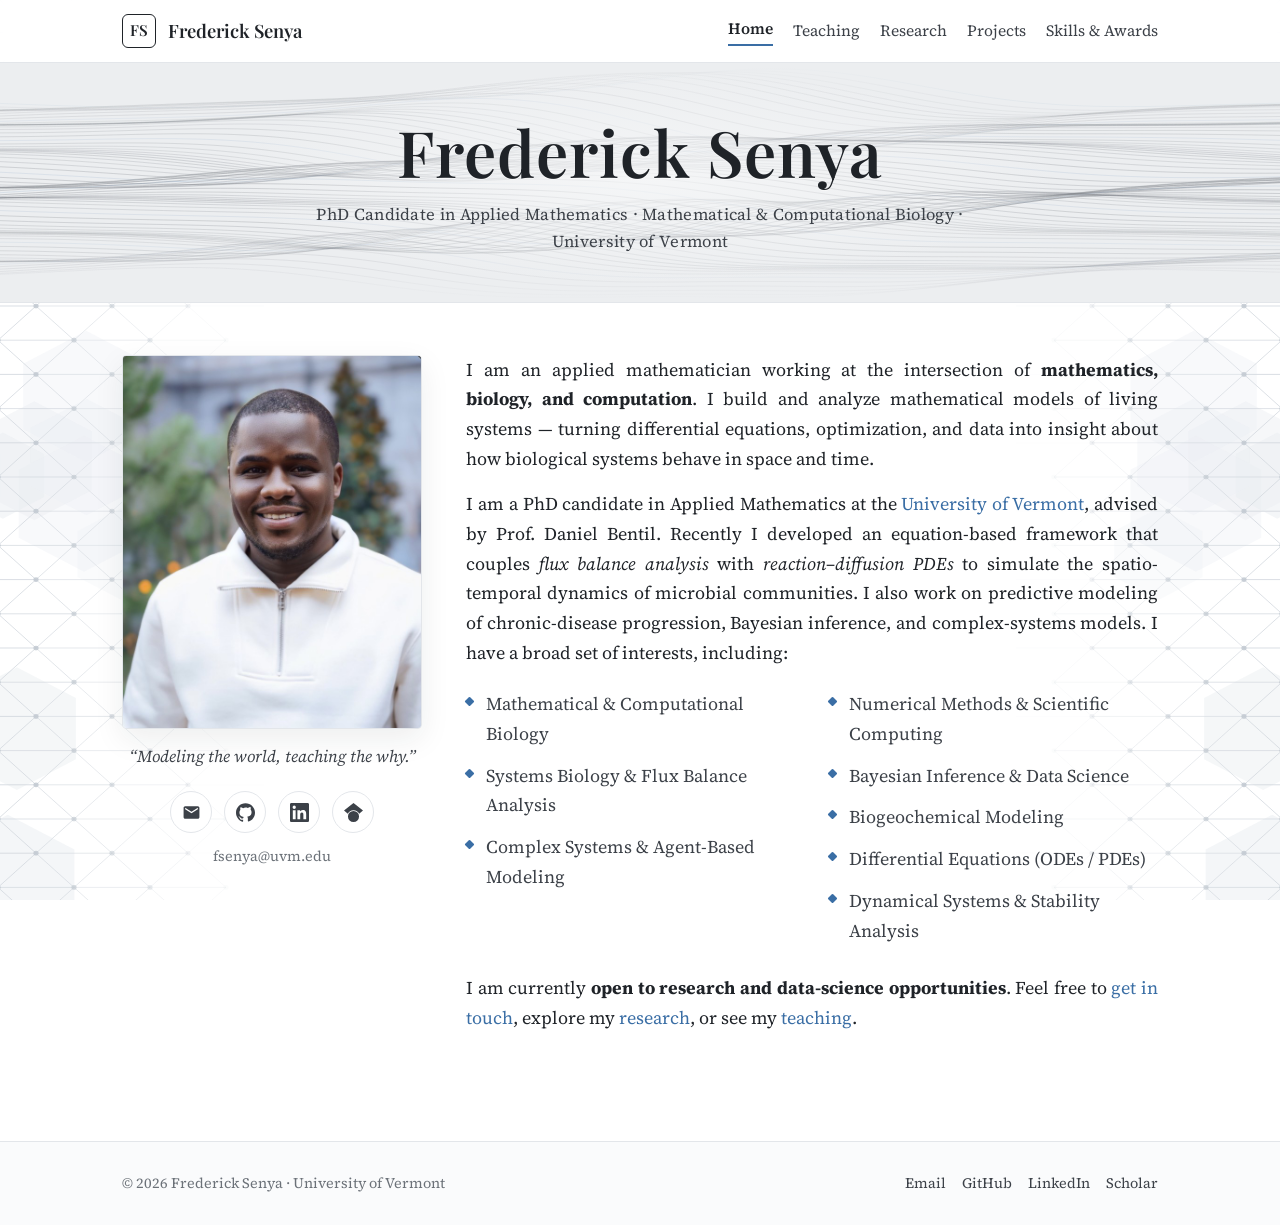
==== index.html @ ec267d4f "Add direct paper links (DOI, retina PDF, SIAM PDF); remove Publications page from site + nav" ====
<!DOCTYPE html>
<html lang="en">
<head>
<meta charset="utf-8">
<meta name="viewport" content="width=device-width, initial-scale=1">
<title>Home · Frederick Senya</title>
<meta name="description" content="Frederick Senya — PhD candidate in Applied Mathematics at the University of Vermont, working in mathematical and computational biology, systems biology, and scientific computing.">
<link rel="preconnect" href="https://fonts.googleapis.com">
<link rel="preconnect" href="https://fonts.gstatic.com" crossorigin>
<link href="https://fonts.googleapis.com/css2?family=Playfair+Display:wght@500;600;700&family=Source+Serif+4:ital,wght@0,400;0,500;0,600;1,400&display=swap" rel="stylesheet">
<link rel="stylesheet" href="assets/style.css?v=19">
</head>
<body>
<div class="bg-deco" aria-hidden="true"></div>
<header class="site-header">
  <nav class="nav">
    <a class="brand" href="index.html"><span class="mono">FS</span> Frederick Senya</a>
    <div class="nav-links"><a href="index.html" class="active">Home</a><a href="teaching.html">Teaching</a><a href="research.html">Research</a><a href="projects.html">Projects</a><a href="skills.html">Skills &amp; Awards</a></div>
  </nav>
</header>
<section class="banner">
  <canvas class="wave" id="waveCanvas" aria-hidden="true"></canvas>
  <div class="banner-inner">
    <h1 class="display">Frederick Senya</h1>
    <p class="subtitle">PhD Candidate in Applied Mathematics · Mathematical &amp; Computational Biology · University of Vermont</p>
  </div>
</section>
<main class="wrap">
  <div class="intro">
    <div class="left-col">
      <div class="photo"><img src="assets/portrait.jpg" alt="Frederick Senya"></div>
      <p class="tagline">&ldquo;Modeling the world, teaching the why.&rdquo;</p>
      <div class="contact-card">
        <div class="socials">
          <a href="mailto:fsenya@uvm.edu" class="social" aria-label="Email" title="fsenya@uvm.edu"><svg viewBox="0 0 24 24" aria-hidden="true"><path d="M20 4H4c-1.1 0-1.99.9-1.99 2L2 18c0 1.1.9 2 2 2h16c1.1 0 2-.9 2-2V6c0-1.1-.9-2-2-2zm0 4l-8 5-8-5V6l8 5 8-5v2z"/></svg></a>
          <a href="https://github.com/senyafred" class="social" target="_blank" rel="noopener" aria-label="GitHub" title="GitHub"><svg viewBox="0 0 24 24" aria-hidden="true"><path d="M12 .297c-6.63 0-12 5.373-12 12 0 5.303 3.438 9.8 8.205 11.385.6.113.82-.258.82-.577 0-.285-.01-1.04-.015-2.04-3.338.724-4.042-1.61-4.042-1.61C4.422 18.07 3.633 17.7 3.633 17.7c-1.087-.744.084-.729.084-.729 1.205.084 1.838 1.236 1.838 1.236 1.07 1.835 2.809 1.305 3.495.998.108-.776.417-1.305.76-1.605-2.665-.305-5.467-1.334-5.467-5.931 0-1.311.469-2.381 1.236-3.221-.124-.303-.535-1.524.117-3.176 0 0 1.008-.322 3.301 1.23A11.5 11.5 0 0 1 12 5.803c1.02.005 2.047.138 3.006.404 2.291-1.552 3.297-1.23 3.297-1.23.653 1.653.242 2.874.118 3.176.77.84 1.235 1.911 1.235 3.221 0 4.609-2.807 5.624-5.479 5.921.43.372.823 1.102.823 2.222 0 1.606-.014 2.898-.014 3.293 0 .322.216.694.825.576C20.565 22.092 24 17.592 24 12.297c0-6.627-5.373-12-12-12"/></svg></a>
          <a href="https://www.linkedin.com/in/frederick-senya/" class="social" target="_blank" rel="noopener" aria-label="LinkedIn" title="LinkedIn"><svg viewBox="0 0 24 24" aria-hidden="true"><path d="M20.447 20.452h-3.554v-5.569c0-1.328-.027-3.037-1.852-3.037-1.853 0-2.136 1.445-2.136 2.939v5.667H9.351V9h3.414v1.561h.046c.477-.9 1.637-1.85 3.37-1.85 3.601 0 4.267 2.37 4.267 5.455v6.286zM5.337 7.433a2.062 2.062 0 0 1-2.063-2.065 2.064 2.064 0 1 1 2.063 2.065zm1.782 13.019H3.555V9h3.564v11.452zM22.225 0H1.771C.792 0 0 .774 0 1.729v20.542C0 23.227.792 24 1.771 24h20.451C23.2 24 24 23.227 24 22.271V1.729C24 .774 23.2 0 22.225 0z"/></svg></a>
          <a href="https://scholar.google.com/citations?user=5L22TGAAAAAJ&hl=en" class="social" target="_blank" rel="noopener" aria-label="Google Scholar" title="Google Scholar"><svg viewBox="0 0 24 24" aria-hidden="true"><path d="M12 24a7 7 0 1 1 0-14 7 7 0 0 1 0 14zm0-24L0 9.5l4.838 3.94A8 8 0 0 1 12 9a8 8 0 0 1 7.162 4.44L24 9.5z"/></svg></a>
        </div>
        <a class="c-email" href="mailto:fsenya@uvm.edu">fsenya@uvm.edu</a>
      </div>
    </div>
    <div class="bio">
      <p>I am an applied mathematician working at the intersection of <strong>mathematics, biology, and computation</strong>. I build and analyze mathematical models of living systems &mdash; turning differential equations, optimization, and data into insight about how biological systems behave in space and time.</p>
      <p>I am a PhD candidate in Applied Mathematics at the <a href="https://www.uvm.edu/cems/mathstat">University of Vermont</a>, advised by Prof. Daniel Bentil. Recently I developed an equation-based framework that couples <em>flux balance analysis</em> with <em>reaction&ndash;diffusion PDEs</em> to simulate the spatio-temporal dynamics of microbial communities. I also work on predictive modeling of chronic-disease progression, Bayesian inference, and complex-systems models. I have a broad set of interests, including:</p>
      <ul class="interests">
        <li>Mathematical &amp; Computational Biology</li>
        <li>Systems Biology &amp; Flux Balance Analysis</li>
        <li>Complex Systems &amp; Agent-Based Modeling</li>
        <li>Numerical Methods &amp; Scientific Computing</li>
        <li>Bayesian Inference &amp; Data Science</li>
        <li>Biogeochemical Modeling</li>
        <li>Differential Equations (ODEs / PDEs)</li>
        <li>Dynamical Systems &amp; Stability Analysis</li>
      </ul>
      <p style="margin-top:22px">I am currently <strong>open to research and data-science opportunities</strong>. Feel free to <a href="mailto:fsenya@uvm.edu">get in touch</a>, explore my <a href="research.html">research</a>, or see my <a href="teaching.html">teaching</a>.</p>
    </div>
  </div>
</main>
<footer class="site-footer">
  <div class="footer-inner">
    <div>&copy; 2026 Frederick Senya · University of Vermont</div>
    <div class="social">
      <a href="mailto:fsenya@uvm.edu">Email</a>
      <a href="https://github.com/senyafred">GitHub</a>
      <a href="https://www.linkedin.com/in/frederick-senya/">LinkedIn</a>
      <a href="https://scholar.google.com/citations?user=5L22TGAAAAAJ&hl=en" target="_blank" rel="noopener">Scholar</a>
    </div>
  </div>
</footer>
<script src="assets/wave.js?v=19"></script>
</body></html>
---- assets/style.css ----
/* Frederick Senya — personal site : classy academic style */
:root{
  --ink:#1f2328; --ink-soft:#3c4148; --muted:#6b7178;
  --line:#e3e6ea; --bg:#ffffff; --band:#eceef0;
  --accent:#3a6ea5; --accent-dark:#2b5680; --maxw:1080px;
}
*{box-sizing:border-box;}
html{scroll-behavior:smooth;background:var(--bg);}
body{margin:0;color:var(--ink);background:transparent;
  font-family:"Source Serif 4","Georgia",serif;font-size:18px;line-height:1.65;
  -webkit-font-smoothing:antialiased;text-rendering:optimizeLegibility;}
h1,h2,h3,h4,.display{font-family:"Playfair Display","Georgia",serif;color:var(--ink);font-weight:600;line-height:1.15;}
a{color:var(--accent);text-decoration:none;}
a:hover{color:var(--accent-dark);text-decoration:underline;}
img{max-width:100%;display:block;}

.site-header{border-bottom:1px solid var(--line);position:sticky;top:0;z-index:40;
  background:rgba(255,255,255,0.92);backdrop-filter:saturate(180%) blur(6px);}
.nav{max-width:var(--maxw);margin:0 auto;padding:14px 22px;display:flex;align-items:center;gap:18px;}
.brand{display:flex;align-items:center;gap:12px;font-family:"Playfair Display",serif;font-weight:600;font-size:1.15rem;color:var(--ink);white-space:nowrap;}
.brand .mono{width:34px;height:34px;border:1.5px solid var(--ink);border-radius:6px;display:grid;place-items:center;font-family:"Playfair Display",serif;font-size:.95rem;letter-spacing:.5px;color:var(--ink);}
.nav-links{margin-left:auto;display:flex;flex-wrap:wrap;gap:20px;align-items:center;font-family:"Source Serif 4",serif;font-size:.98rem;}
.nav-links a{color:var(--ink-soft);}
.nav-links a:hover{color:var(--accent);text-decoration:none;}
.nav-links a.active{color:var(--ink);font-weight:600;border-bottom:2px solid var(--accent);padding-bottom:2px;}

.banner{position:relative;background:var(--band);overflow:hidden;border-bottom:1px solid var(--line);}
.banner::after{content:"";position:absolute;inset:0;pointer-events:none;z-index:1;background:radial-gradient(46% 62% at 50% 48%, rgba(246,247,248,.85), rgba(236,238,240,0) 72%), linear-gradient(180deg,#eceef0 0%, rgba(236,238,240,0) 15%, rgba(236,238,240,0) 85%, #eceef0 100%);}
.banner .wave{position:absolute;inset:0;width:100%;height:100%;display:block;z-index:0;}
.banner .banner-inner{position:relative;z-index:2;max-width:var(--maxw);margin:0 auto;padding:52px 22px 46px;text-align:center;}
.banner h1.display{font-size:clamp(2.4rem,5.4vw,4rem);margin:0;letter-spacing:1px;text-shadow:0 1px 0 rgba(255,255,255,.6);}
.banner .subtitle{margin:12px auto 0;color:var(--ink-soft);font-size:1.04rem;letter-spacing:.3px;max-width:680px;font-family:"Source Serif 4",serif;}

.wrap{max-width:var(--maxw);margin:0 auto;padding:52px 22px;}
.section-title{font-size:1.9rem;margin:0 0 6px;}
.section-kicker{color:var(--accent);font-family:"Source Serif 4",serif;font-weight:600;text-transform:uppercase;letter-spacing:1.5px;font-size:.78rem;margin:0 0 10px;}
.lead{font-size:1.12rem;color:var(--ink-soft);}
hr.rule{border:0;border-top:1px solid var(--line);margin:40px 0;}

.intro{display:grid;grid-template-columns:300px 1fr;gap:44px;align-items:start;position:relative;}
.intro .photo{border:1px solid var(--line);border-radius:4px;overflow:hidden;box-shadow:0 10px 30px rgba(31,35,40,.08);}
.intro .bio p{margin:0 0 16px;text-align:justify;}
.intro .hexbg{position:absolute;right:-40px;top:-10px;width:420px;max-width:45%;opacity:.55;z-index:-1;pointer-events:none;}
.interests{list-style:none;padding:0;margin:8px 0 0;columns:2;column-gap:34px;}
.interests li{padding:6px 0 6px 20px;position:relative;break-inside:avoid;color:var(--ink-soft);}
.interests li::before{content:"";position:absolute;left:0;top:15px;width:7px;height:7px;background:var(--accent);border-radius:1px;transform:rotate(45deg);}

.cards{display:grid;grid-template-columns:1fr 1fr;gap:22px;}
.card{border:1px solid var(--line);border-radius:8px;padding:22px 24px;background:#fff;transition:box-shadow .18s ease,transform .18s ease;}
.card:hover{box-shadow:0 12px 30px rgba(31,35,40,.09);transform:translateY(-2px);}
.card h3{margin:0 0 8px;font-size:1.2rem;}
.card p{margin:0 0 12px;color:var(--ink-soft);font-size:.98rem;}
.card .tags{display:flex;flex-wrap:wrap;gap:8px;margin-top:4px;}
.tag{font-family:"Source Serif 4",serif;font-size:.76rem;color:var(--accent-dark);background:rgba(58,110,165,.08);border:1px solid rgba(58,110,165,.18);padding:3px 9px;border-radius:20px;}

.pub{border-left:3px solid var(--accent);padding:4px 0 4px 18px;margin:0 0 26px;}
.pub .venue{color:var(--accent-dark);font-family:"Source Serif 4",serif;font-size:.76rem;text-transform:uppercase;letter-spacing:1px;}
.pub h3{margin:4px 0 6px;font-size:1.18rem;}
.pub .authors{color:var(--muted);font-size:.98rem;margin:0 0 6px;}
.pub .abs{color:var(--ink-soft);font-size:.98rem;margin:6px 0 0;}
.note{color:var(--muted);font-size:.85rem;font-style:italic;}

.timeline{position:relative;margin:0;padding:0 0 0 24px;list-style:none;border-left:2px solid var(--line);}
.timeline li{position:relative;margin:0 0 30px;}
.timeline li::before{content:"";position:absolute;left:-31px;top:6px;width:11px;height:11px;background:#fff;border:2px solid var(--accent);border-radius:50%;}
.timeline .when{color:var(--muted);font-size:.85rem;font-family:"Source Serif 4",serif;text-transform:uppercase;letter-spacing:1px;}
.timeline h3{margin:2px 0 2px;font-size:1.16rem;}
.timeline .org{color:var(--ink-soft);font-size:.98rem;margin:0 0 8px;}
.timeline ul{margin:6px 0 0;padding-left:18px;color:var(--ink-soft);font-size:.96rem;}
.timeline ul li{margin:0 0 4px;}

.skillgrid{display:grid;grid-template-columns:1fr 1fr;gap:24px;}
.skillbox{border:1px solid var(--line);border-radius:8px;padding:20px 22px;}
.skillbox h3{margin:0 0 10px;font-size:1.1rem;}
.chips{display:flex;flex-wrap:wrap;gap:8px;}
.chip{font-family:"Source Serif 4",serif;font-size:.9rem;color:var(--ink-soft);background:#f4f6f8;border:1px solid var(--line);padding:5px 12px;border-radius:6px;}

.btn{display:inline-block;font-family:"Source Serif 4",serif;font-size:.95rem;border:1px solid var(--accent);color:var(--accent-dark);padding:9px 18px;border-radius:6px;transition:background .15s ease,color .15s ease;}
.btn:hover{background:var(--accent);color:#fff;text-decoration:none;}

.site-footer{border-top:1px solid var(--line);margin-top:40px;background:#fafbfc;}
.footer-inner{max-width:var(--maxw);margin:0 auto;padding:30px 22px;display:flex;flex-wrap:wrap;gap:14px;align-items:center;justify-content:space-between;color:var(--muted);font-size:.9rem;font-family:"Source Serif 4",serif;}
.footer-inner a{color:var(--ink-soft);}
.social{display:flex;gap:16px;}

@media (max-width:820px){
  .intro{grid-template-columns:1fr;gap:26px;}
  .intro .photo{max-width:280px;margin:0 auto;}
  .interests{columns:1;}
  .cards,.skillgrid{grid-template-columns:1fr;}
  .nav-links{gap:12px;font-size:.9rem;}
  .intro .hexbg{display:none;}
}

/* ---- scroll-driven header darkening + banner fade ---- */
.site-header{transition:background-color .38s ease, border-color .38s ease, box-shadow .38s ease;}
.site-header .brand,.site-header .brand .mono,.site-header .nav-links a{transition:color .38s ease, border-color .38s ease;}
.site-header::before{content:"";position:absolute;inset:0;background:rgba(18,20,23,0.97);opacity:var(--dark,0);pointer-events:none;z-index:0;}
.site-header .nav{position:relative;z-index:1;}
.site-header.scrolled{border-bottom-color:rgba(255,255,255,0.08);}
.site-header.scrolled .brand{color:#fff;}
.site-header.scrolled .brand .mono{border-color:rgba(255,255,255,0.78);color:#fff;}
.site-header.scrolled .nav-links a{color:#cfd3d8;}
.site-header.scrolled .nav-links a:hover{color:#fff;}
.site-header.scrolled .nav-links a.active{color:#fff;border-bottom-color:var(--accent);}
.banner .banner-inner{will-change:opacity, transform;}

/* ---- decorative side background (metabolic-network motif) ---- */
.bg-deco{position:fixed;inset:0;z-index:-1;pointer-events:none;
  background-image:url("side.svg?v=9"),url("side-right.svg?v=9");
  background-position:left top,right top;
  background-size:300px 100%,300px 100%;
  background-repeat:no-repeat,no-repeat;}
@media (max-width:1200px){.bg-deco{display:none;}}

/* ---- home: tagline + contact under photo ---- */
.intro .left-col{display:flex;flex-direction:column;}
.tagline{font-family:"Source Serif 4",serif;font-style:italic;text-align:center;color:var(--ink-soft);font-size:1.04rem;line-height:1.45;margin:16px 6px 0;}
.contact-card{margin-top:14px;text-align:center;font-family:"Source Serif 4",serif;font-size:.96rem;}
.contact-card .c-email{display:inline-block;margin-bottom:7px;}
.contact-card .c-links{display:flex;gap:10px;justify-content:center;align-items:center;}
.contact-card .c-links span{color:#c2cad1;}

/* ---- fancy contact icon badges ---- */
.socials{display:flex;gap:12px;justify-content:center;align-items:center;margin-top:8px;}
.socials .social{width:42px;height:42px;border-radius:50%;border:1px solid var(--line);background:#fff;display:flex;align-items:center;justify-content:center;color:var(--ink-soft);transition:background .18s ease,color .18s ease,border-color .18s ease,transform .18s ease,box-shadow .18s ease;}
.socials .social:hover{background:var(--accent);border-color:var(--accent);color:#fff;transform:translateY(-3px);box-shadow:0 8px 18px rgba(58,110,165,.30);text-decoration:none;}
.socials .social svg{width:19px;height:19px;fill:currentColor;display:block;}
.contact-card .c-email{margin-top:12px;font-size:.9rem;color:var(--muted);}
.contact-card .c-email:hover{color:var(--accent);}

/* ---- Teaching page ---- */
.figure{margin:26px 0 0;border:1px solid var(--line);border-radius:10px;overflow:hidden;box-shadow:0 12px 30px rgba(31,35,40,.08);background:#fff;}
.figure img{width:100%;display:block;}
.figure figcaption{padding:10px 16px;color:var(--muted);font-size:.9rem;font-family:"Source Serif 4",serif;}
.course-list{display:flex;flex-wrap:wrap;gap:10px;margin-top:10px;}
.course{display:flex;flex-direction:column;gap:2px;border:1px solid var(--line);border-radius:8px;padding:10px 14px;background:#fff;color:var(--ink);transition:box-shadow .16s ease,transform .16s ease,border-color .16s ease;}
a.course:hover{border-color:var(--accent);box-shadow:0 8px 20px rgba(58,110,165,.16);transform:translateY(-2px);text-decoration:none;}
.course b{font-family:"Playfair Display",serif;font-weight:600;font-size:1.02rem;}
.course .num{color:var(--accent-dark);font-size:.76rem;letter-spacing:.5px;font-family:"Source Serif 4",serif;}
.rmp{display:grid;grid-template-columns:120px 1fr;gap:24px;align-items:center;border:1px solid var(--line);border-left:3px solid var(--accent);border-radius:10px;padding:22px 26px;background:#fff;}
.rmp .score .big{font-family:"Playfair Display",serif;font-size:2.7rem;color:var(--ink);line-height:1;}
.rmp .score{text-align:center;}
.rmp .score .sub{color:var(--muted);font-size:.78rem;margin-top:4px;}
.rmp-stats{display:flex;flex-wrap:wrap;gap:8px;align-items:center;color:var(--ink-soft);font-family:"Source Serif 4",serif;font-size:.95rem;}
.rmp-stats .dot{color:#c2cad1;}
blockquote.rq{margin:10px 0 0;padding:0 0 0 14px;border-left:2px solid var(--line);color:var(--ink-soft);font-style:italic;font-size:.98rem;}
.split{display:grid;grid-template-columns:1fr 300px;gap:34px;align-items:start;}
ul.plain{margin:6px 0 0;padding-left:18px;color:var(--ink-soft);}
ul.plain li{margin:0 0 6px;}
.videoframe{position:relative;display:block;border-radius:10px;overflow:hidden;border:1px solid var(--line);box-shadow:0 12px 30px rgba(31,35,40,.10);}
.videoframe img{width:100%;display:block;transition:transform .3s ease,filter .3s ease;filter:brightness(.9);}
.videoframe:hover img{transform:scale(1.02);filter:brightness(.8);}
.videoframe .play{position:absolute;inset:0;display:flex;align-items:center;justify-content:center;}
.videoframe .btn-play{width:74px;height:74px;border-radius:50%;background:rgba(255,255,255,.92);display:flex;align-items:center;justify-content:center;box-shadow:0 10px 28px rgba(0,0,0,.28);transition:transform .18s ease,background .18s ease;}
.videoframe:hover .btn-play{transform:scale(1.08);background:#fff;}
.videoframe .btn-play svg{width:30px;height:30px;fill:var(--accent-dark);margin-left:3px;}
@media (max-width:820px){.split{grid-template-columns:1fr;} .rmp{grid-template-columns:1fr;text-align:center;} }

/* ---- teaching hero smaller + video element ---- */
.figure.hero-fig{max-width:700px;margin-left:auto;margin-right:auto;}
video.videoframe{width:100%;max-width:600px;margin-left:auto;margin-right:auto;display:block;background:#000;height:auto;}

/* ---- Research page: link bar + interactive research areas ---- */
.linkbar{display:flex;flex-wrap:wrap;gap:10px;margin-top:16px;}
.linkchip{display:inline-flex;align-items:center;gap:8px;border:1px solid var(--line);border-radius:22px;padding:8px 15px;font-family:"Source Serif 4",serif;font-size:.92rem;color:var(--ink-soft);background:#fff;transition:all .16s ease;}
.linkchip svg{width:16px;height:16px;fill:currentColor;}
.linkchip:hover{border-color:var(--accent);color:var(--accent-dark);box-shadow:0 6px 16px rgba(58,110,165,.16);text-decoration:none;transform:translateY(-1px);}
.areas{border-top:1px solid var(--line);}
.area{border-bottom:1px solid var(--line);}
.area>summary{list-style:none;cursor:pointer;display:flex;align-items:center;gap:14px;padding:18px 34px 18px 4px;position:relative;transition:background .15s ease;}
.area>summary::-webkit-details-marker{display:none;}
.area>summary:hover{background:#fafbfc;}
.area .area-t{font-family:"Playfair Display",serif;font-weight:600;font-size:1.22rem;color:var(--ink);}
.area>summary:hover .area-t{color:var(--accent-dark);}
.area .area-k{color:var(--muted);font-size:.9rem;font-family:"Source Serif 4",serif;margin-left:auto;}
.area .chev{position:absolute;right:8px;top:50%;width:9px;height:9px;margin-top:-6px;border-right:2px solid var(--muted);border-bottom:2px solid var(--muted);transform:rotate(-45deg);transition:transform .2s ease;}
.area[open] .chev{transform:rotate(45deg);}
.area[open]>summary .area-t{color:var(--accent-dark);}
.area .area-b{padding:0 4px 22px;}
.area .area-b p{margin:0 0 14px;color:var(--ink-soft);}
.area-links{display:flex;flex-wrap:wrap;gap:10px;}
.rlink{font-family:"Source Serif 4",serif;font-size:.86rem;color:var(--accent-dark);background:rgba(58,110,165,.08);border:1px solid rgba(58,110,165,.18);padding:5px 12px;border-radius:20px;transition:background .15s ease,color .15s ease;}
.rlink:hover{background:var(--accent);color:#fff;text-decoration:none;}
.pub h3 a{color:var(--ink);}
.pub h3 a:hover{color:var(--accent-dark);}
@media (max-width:640px){.area .area-k{display:none;}}
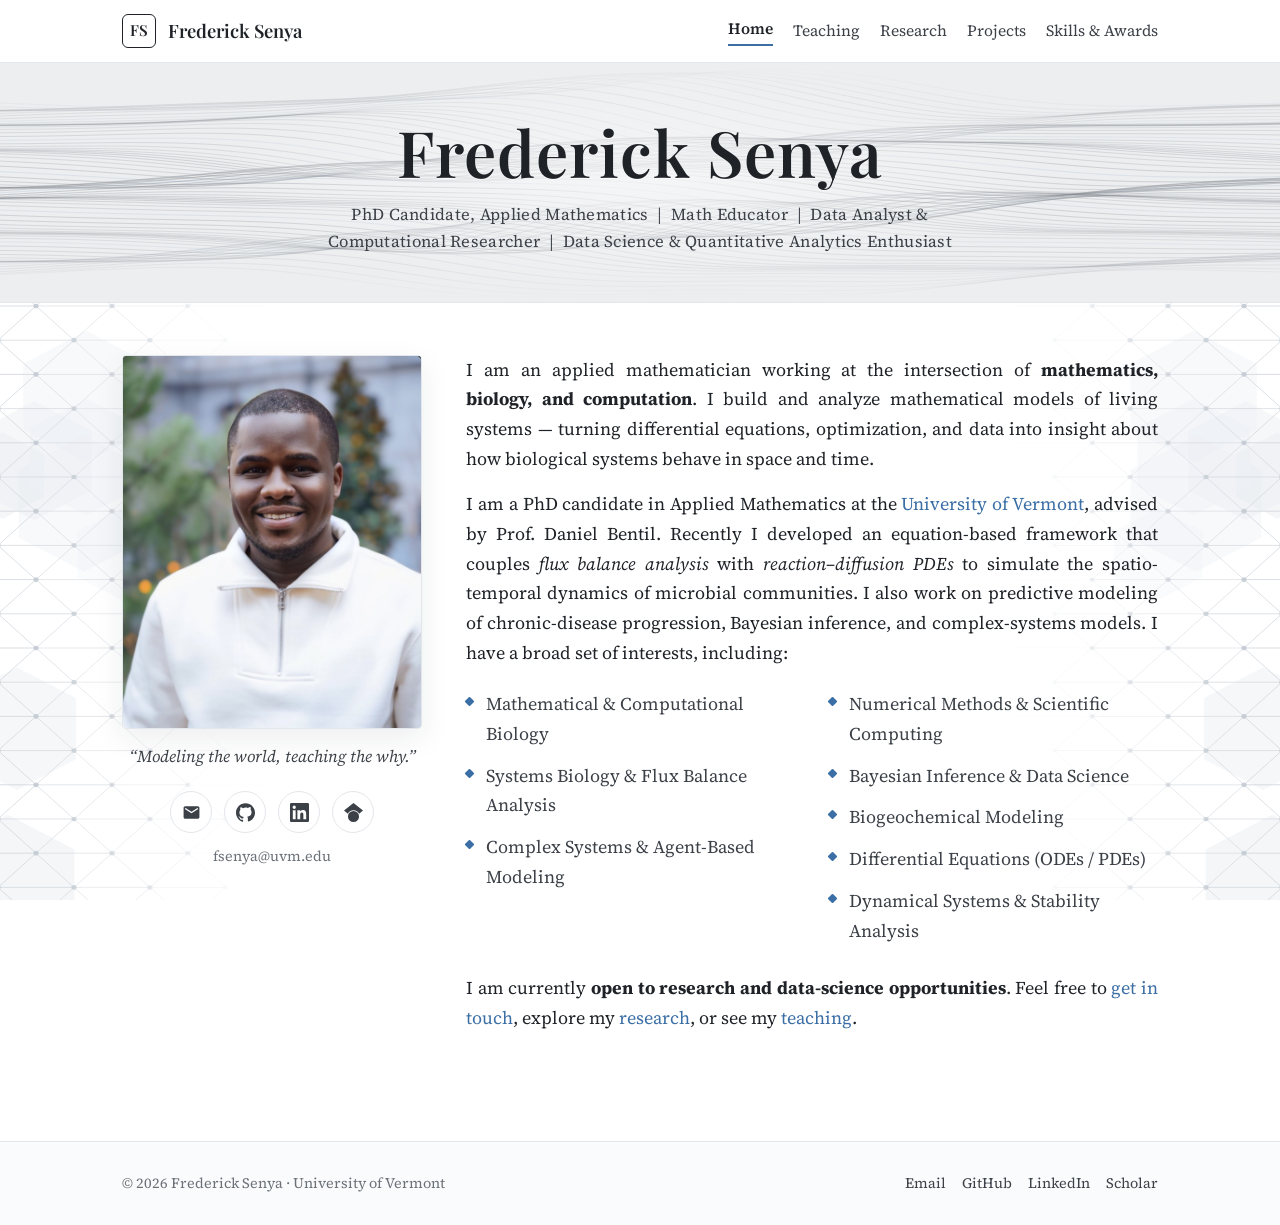
==== commit baae012e: "Update home headline; expand Skills with full skill set, certifications, awards, leadership" ====
--- a/index.html
+++ b/index.html
@@ -8,7 +8,7 @@
 <link rel="preconnect" href="https://fonts.googleapis.com">
 <link rel="preconnect" href="https://fonts.gstatic.com" crossorigin>
 <link href="https://fonts.googleapis.com/css2?family=Playfair+Display:wght@500;600;700&family=Source+Serif+4:ital,wght@0,400;0,500;0,600;1,400&display=swap" rel="stylesheet">
-<link rel="stylesheet" href="assets/style.css?v=19">
+<link rel="stylesheet" href="assets/style.css?v=20">
 </head>
 <body>
 <div class="bg-deco" aria-hidden="true"></div>
@@ -22,7 +22,7 @@
   <canvas class="wave" id="waveCanvas" aria-hidden="true"></canvas>
   <div class="banner-inner">
     <h1 class="display">Frederick Senya</h1>
-    <p class="subtitle">PhD Candidate in Applied Mathematics · Mathematical &amp; Computational Biology · University of Vermont</p>
+    <p class="subtitle">PhD Candidate, Applied Mathematics&nbsp;&nbsp;|&nbsp;&nbsp;Math Educator&nbsp;&nbsp;|&nbsp;&nbsp;Data Analyst &amp; Computational Researcher&nbsp;&nbsp;|&nbsp;&nbsp;Data Science &amp; Quantitative Analytics Enthusiast</p>
   </div>
 </section>
 <main class="wrap">
@@ -68,5 +68,5 @@
     </div>
   </div>
 </footer>
-<script src="assets/wave.js?v=19"></script>
+<script src="assets/wave.js?v=20"></script>
 </body></html>
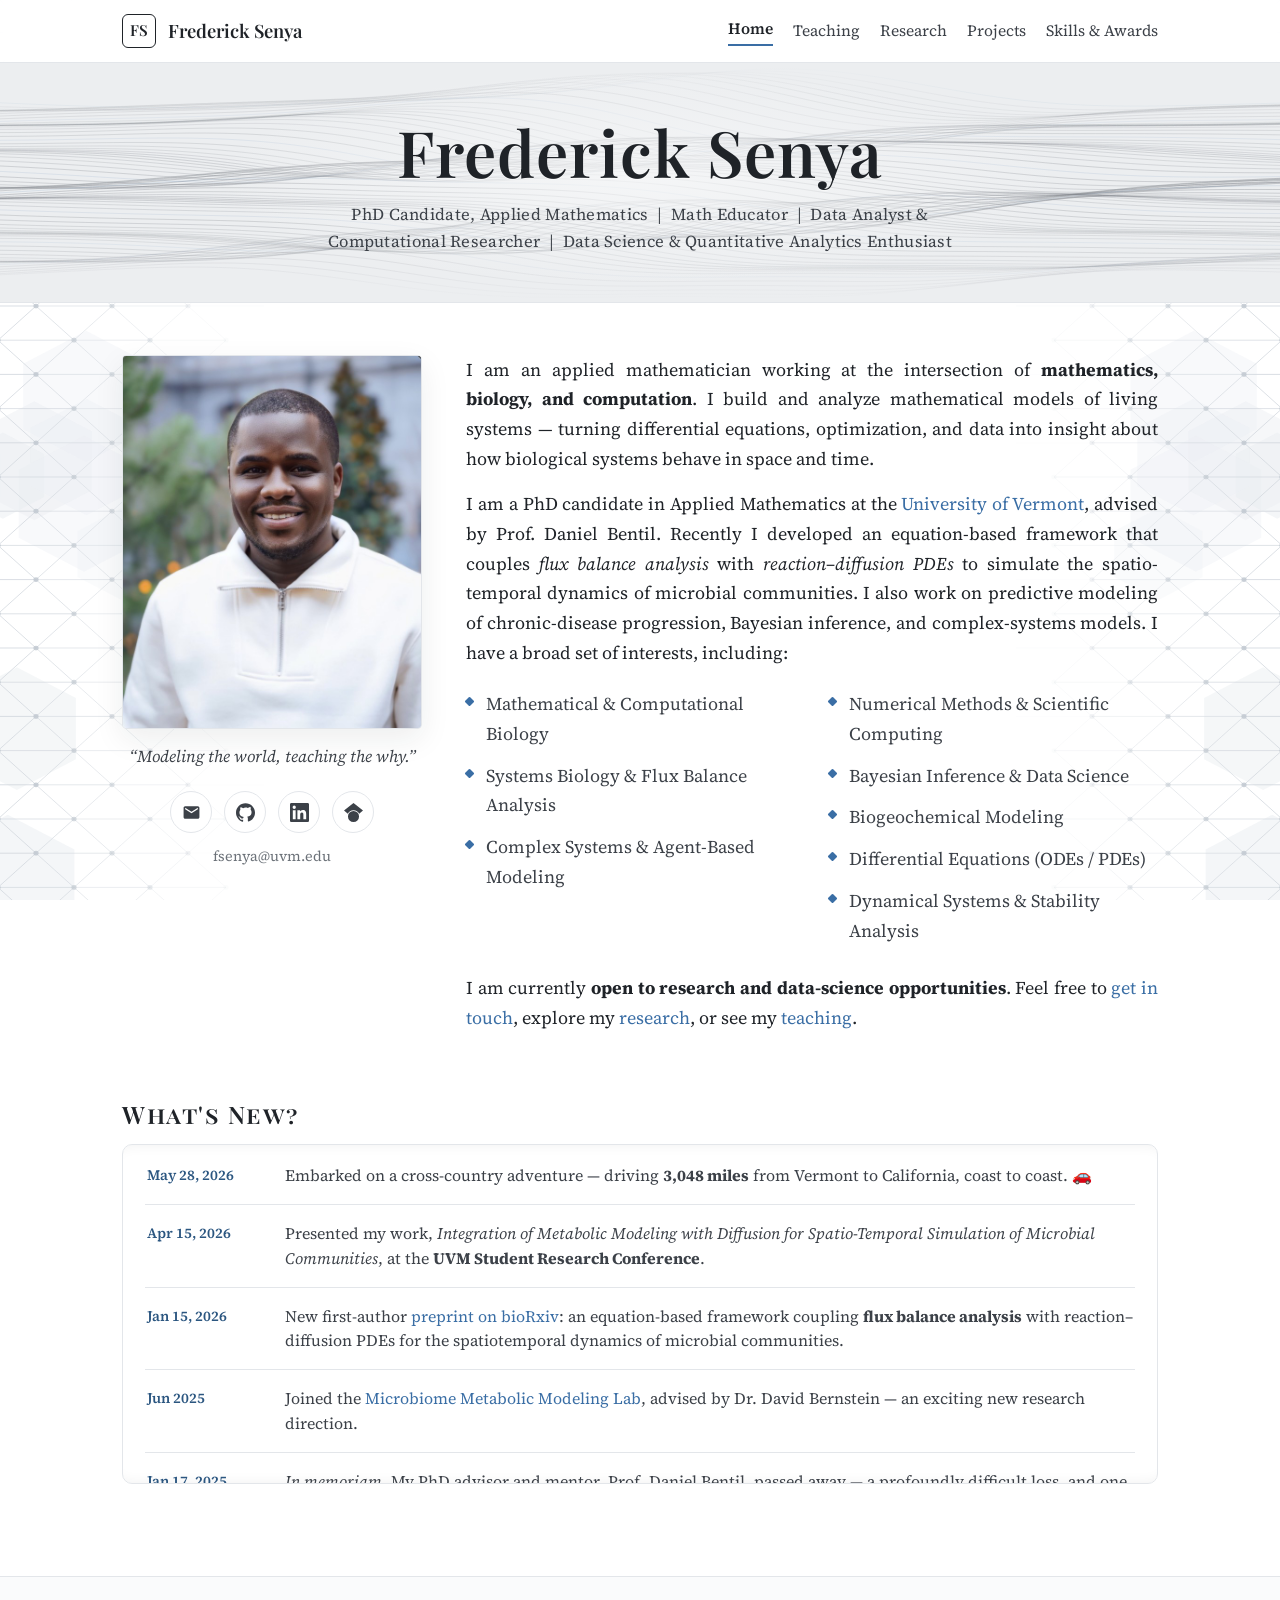
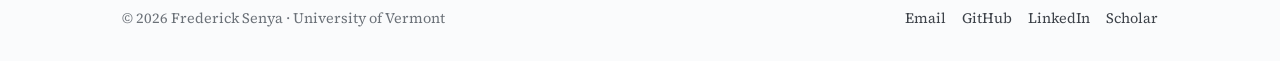
==== commit 60d615a0: "Home: add scrollable What's New news box with real updates" ====
--- a/index.html
+++ b/index.html
@@ -8,7 +8,7 @@
 <link rel="preconnect" href="https://fonts.googleapis.com">
 <link rel="preconnect" href="https://fonts.gstatic.com" crossorigin>
 <link href="https://fonts.googleapis.com/css2?family=Playfair+Display:wght@500;600;700&family=Source+Serif+4:ital,wght@0,400;0,500;0,600;1,400&display=swap" rel="stylesheet">
-<link rel="stylesheet" href="assets/style.css?v=20">
+<link rel="stylesheet" href="assets/style.css?v=21">
 </head>
 <body>
 <div class="bg-deco" aria-hidden="true"></div>
@@ -56,6 +56,19 @@
       <p style="margin-top:22px">I am currently <strong>open to research and data-science opportunities</strong>. Feel free to <a href="mailto:fsenya@uvm.edu">get in touch</a>, explore my <a href="research.html">research</a>, or see my <a href="teaching.html">teaching</a>.</p>
     </div>
   </div>
+
+  <section class="whatsnew">
+    <h2 class="wn-title">What's New?</h2>
+    <div class="news-box">
+      <div class="news-item"><div class="news-date">May 28, 2026</div><div class="news-text">Embarked on a cross-country adventure &mdash; driving <strong>3,048 miles</strong> from Vermont to California, coast to coast. 🚗</div></div>
+      <div class="news-item"><div class="news-date">Apr 15, 2026</div><div class="news-text">Presented my work, <em>Integration of Metabolic Modeling with Diffusion for Spatio-Temporal Simulation of Microbial Communities</em>, at the <strong>UVM Student Research Conference</strong>.</div></div>
+      <div class="news-item"><div class="news-date">Jan 15, 2026</div><div class="news-text">New first-author <a href="https://doi.org/10.64898/2026.04.11.717857" target="_blank" rel="noopener">preprint on bioRxiv</a>: an equation-based framework coupling <strong>flux balance analysis</strong> with reaction&ndash;diffusion PDEs for the spatiotemporal dynamics of microbial communities.</div></div>
+      <div class="news-item"><div class="news-date">Jun 2025</div><div class="news-text">Joined the <a href="https://m-3-lab.github.io/" target="_blank" rel="noopener">Microbiome Metabolic Modeling Lab</a>, advised by Dr. David Bernstein &mdash; an exciting new research direction.</div></div>
+      <div class="news-item"><div class="news-date">Jan 17, 2025</div><div class="news-text"><em>In memoriam.</em> My PhD advisor and mentor, Prof.&nbsp;Daniel Bentil, passed away &mdash; a profoundly difficult loss, and one I carry with me in my work.</div></div>
+      <div class="news-item"><div class="news-date">Jun 2024</div><div class="news-text">Presented co-authored work on <strong>predictive modeling of chronic kidney disease</strong> progression at the SIAM Mathematical Problems in Industry (MPI) workshop.</div></div>
+      <div class="news-item"><div class="news-date">Sep 2022</div><div class="news-text">Began my PhD in <strong>Applied Mathematics</strong> at the University of Vermont, advised by Prof.&nbsp;Daniel Bentil. 🎓</div></div>
+    </div>
+  </section>
 </main>
 <footer class="site-footer">
   <div class="footer-inner">
@@ -68,5 +81,5 @@
     </div>
   </div>
 </footer>
-<script src="assets/wave.js?v=20"></script>
+<script src="assets/wave.js?v=21"></script>
 </body></html>
--- a/assets/style.css
+++ b/assets/style.css
@@ -185,3 +185,18 @@
 .pub h3 a{color:var(--ink);}
 .pub h3 a:hover{color:var(--accent-dark);}
 @media (max-width:640px){.area .area-k{display:none;}}
+
+/* ---- home: What's New scrollable box ---- */
+.whatsnew{margin-top:52px;}
+.wn-title{font-family:"Playfair Display",serif;font-weight:600;font-size:1.5rem;font-variant:small-caps;letter-spacing:1.5px;margin:0 0 16px;}
+.news-box{max-height:340px;overflow-y:auto;border:1px solid var(--line);border-radius:10px;padding:2px 22px;background:#fff;box-shadow:inset 0 -14px 14px -14px rgba(31,35,40,.06), inset 0 14px 14px -14px rgba(31,35,40,.06);}
+.news-item{display:grid;grid-template-columns:118px 1fr;gap:20px;padding:16px 2px;border-bottom:1px solid var(--line);}
+.news-item:last-child{border-bottom:none;}
+.news-date{color:var(--accent-dark);font-family:"Source Serif 4",serif;font-weight:600;font-size:.9rem;white-space:nowrap;padding-top:1px;}
+.news-text{color:var(--ink-soft);font-size:1rem;line-height:1.55;}
+.news-box::-webkit-scrollbar{width:9px;}
+.news-box::-webkit-scrollbar-track{background:transparent;}
+.news-box::-webkit-scrollbar-thumb{background:#d3d9df;border-radius:6px;border:2px solid #fff;}
+.news-box::-webkit-scrollbar-thumb:hover{background:#b9c1c9;}
+.news-box{scrollbar-width:thin;scrollbar-color:#d3d9df transparent;}
+@media (max-width:640px){.news-item{grid-template-columns:1fr;gap:4px;}}
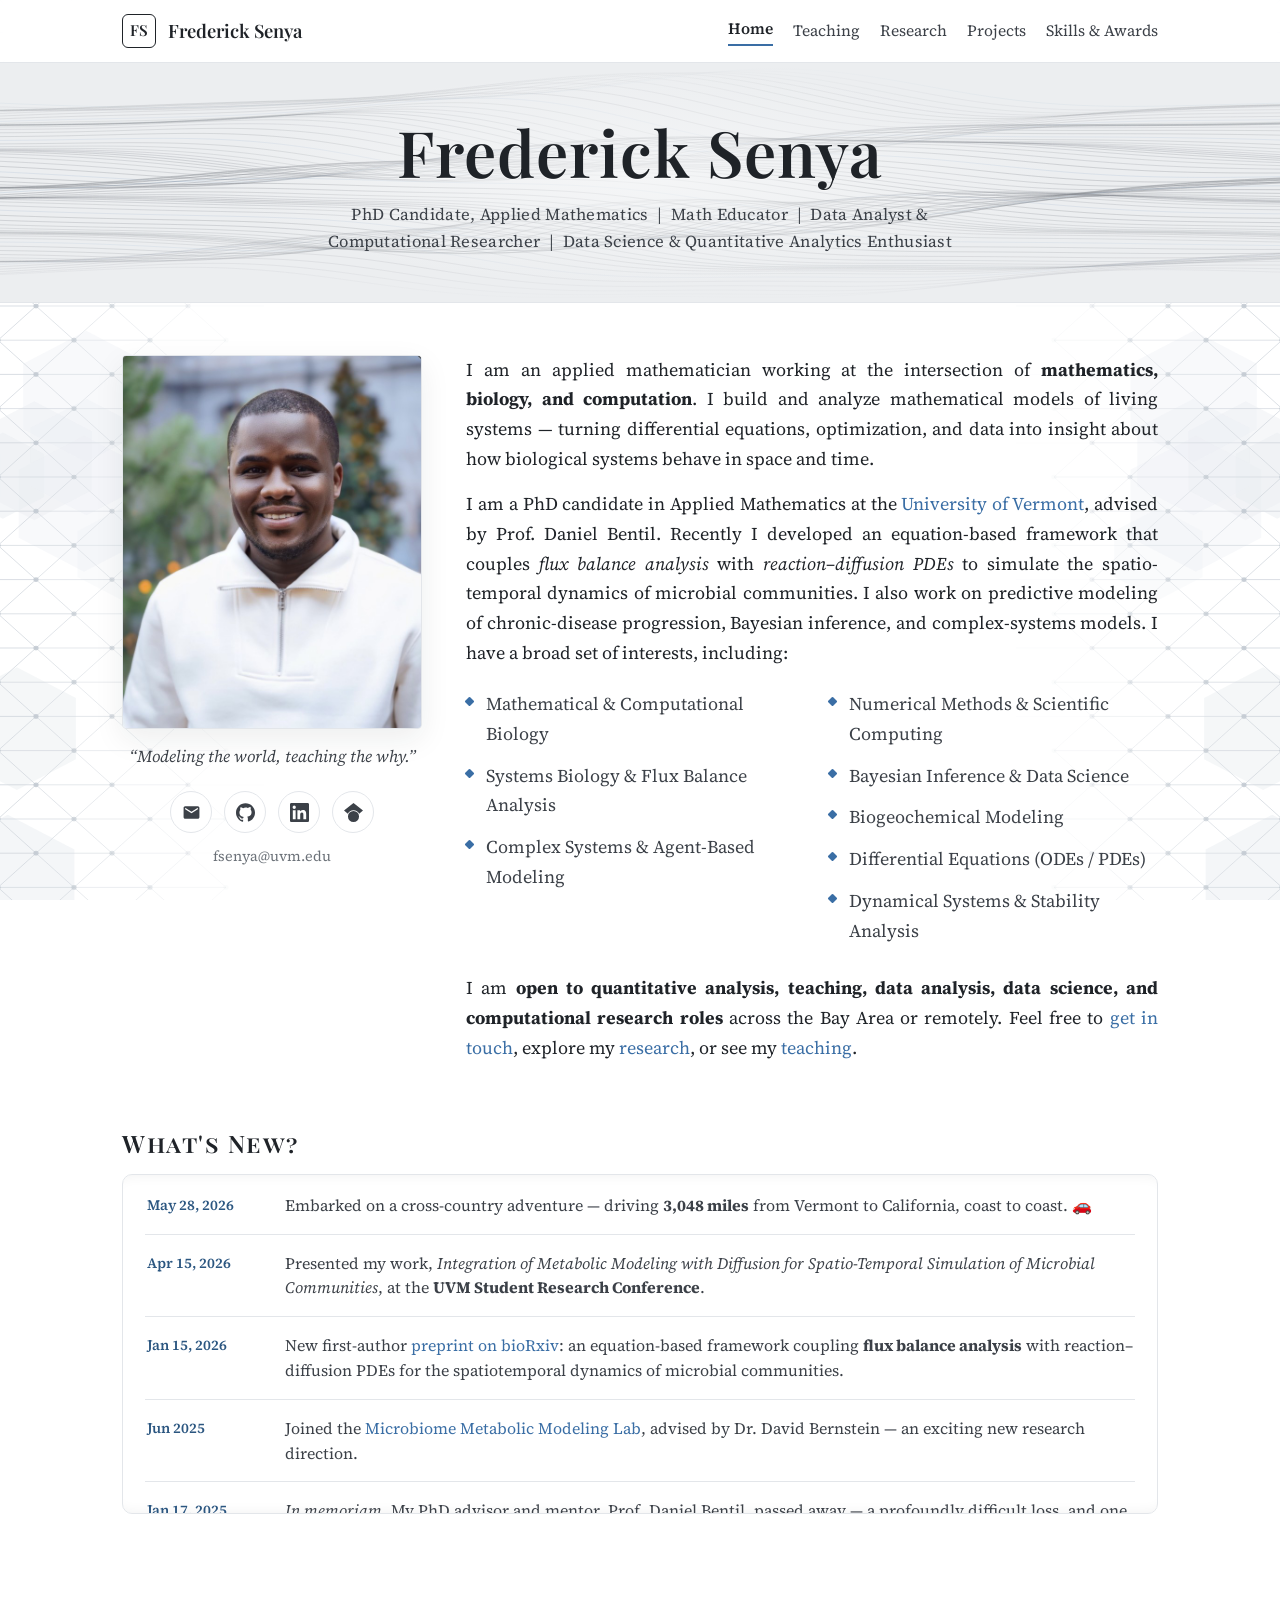
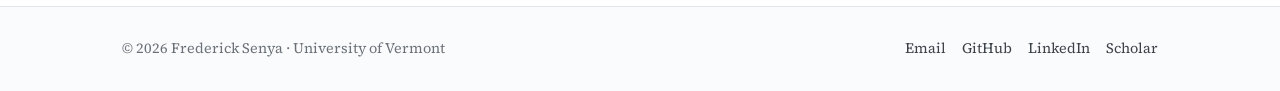
==== commit 0b32fb1c: "Update opportunities line; add FS favicon" ====
--- a/index.html
+++ b/index.html
@@ -8,7 +8,8 @@
 <link rel="preconnect" href="https://fonts.googleapis.com">
 <link rel="preconnect" href="https://fonts.gstatic.com" crossorigin>
 <link href="https://fonts.googleapis.com/css2?family=Playfair+Display:wght@500;600;700&family=Source+Serif+4:ital,wght@0,400;0,500;0,600;1,400&display=swap" rel="stylesheet">
-<link rel="stylesheet" href="assets/style.css?v=21">
+<link rel="icon" type="image/svg+xml" href="assets/favicon.svg?v=22">
+<link rel="stylesheet" href="assets/style.css?v=22">
 </head>
 <body>
 <div class="bg-deco" aria-hidden="true"></div>
@@ -53,7 +54,7 @@
         <li>Differential Equations (ODEs / PDEs)</li>
         <li>Dynamical Systems &amp; Stability Analysis</li>
       </ul>
-      <p style="margin-top:22px">I am currently <strong>open to research and data-science opportunities</strong>. Feel free to <a href="mailto:fsenya@uvm.edu">get in touch</a>, explore my <a href="research.html">research</a>, or see my <a href="teaching.html">teaching</a>.</p>
+      <p style="margin-top:22px">I am <strong>open to quantitative analysis, teaching, data analysis, data science, and computational research roles</strong> across the Bay Area or remotely. Feel free to <a href="mailto:fsenya@uvm.edu">get in touch</a>, explore my <a href="research.html">research</a>, or see my <a href="teaching.html">teaching</a>.</p>
     </div>
   </div>
 
@@ -81,5 +82,5 @@
     </div>
   </div>
 </footer>
-<script src="assets/wave.js?v=21"></script>
+<script src="assets/wave.js?v=22"></script>
 </body></html>
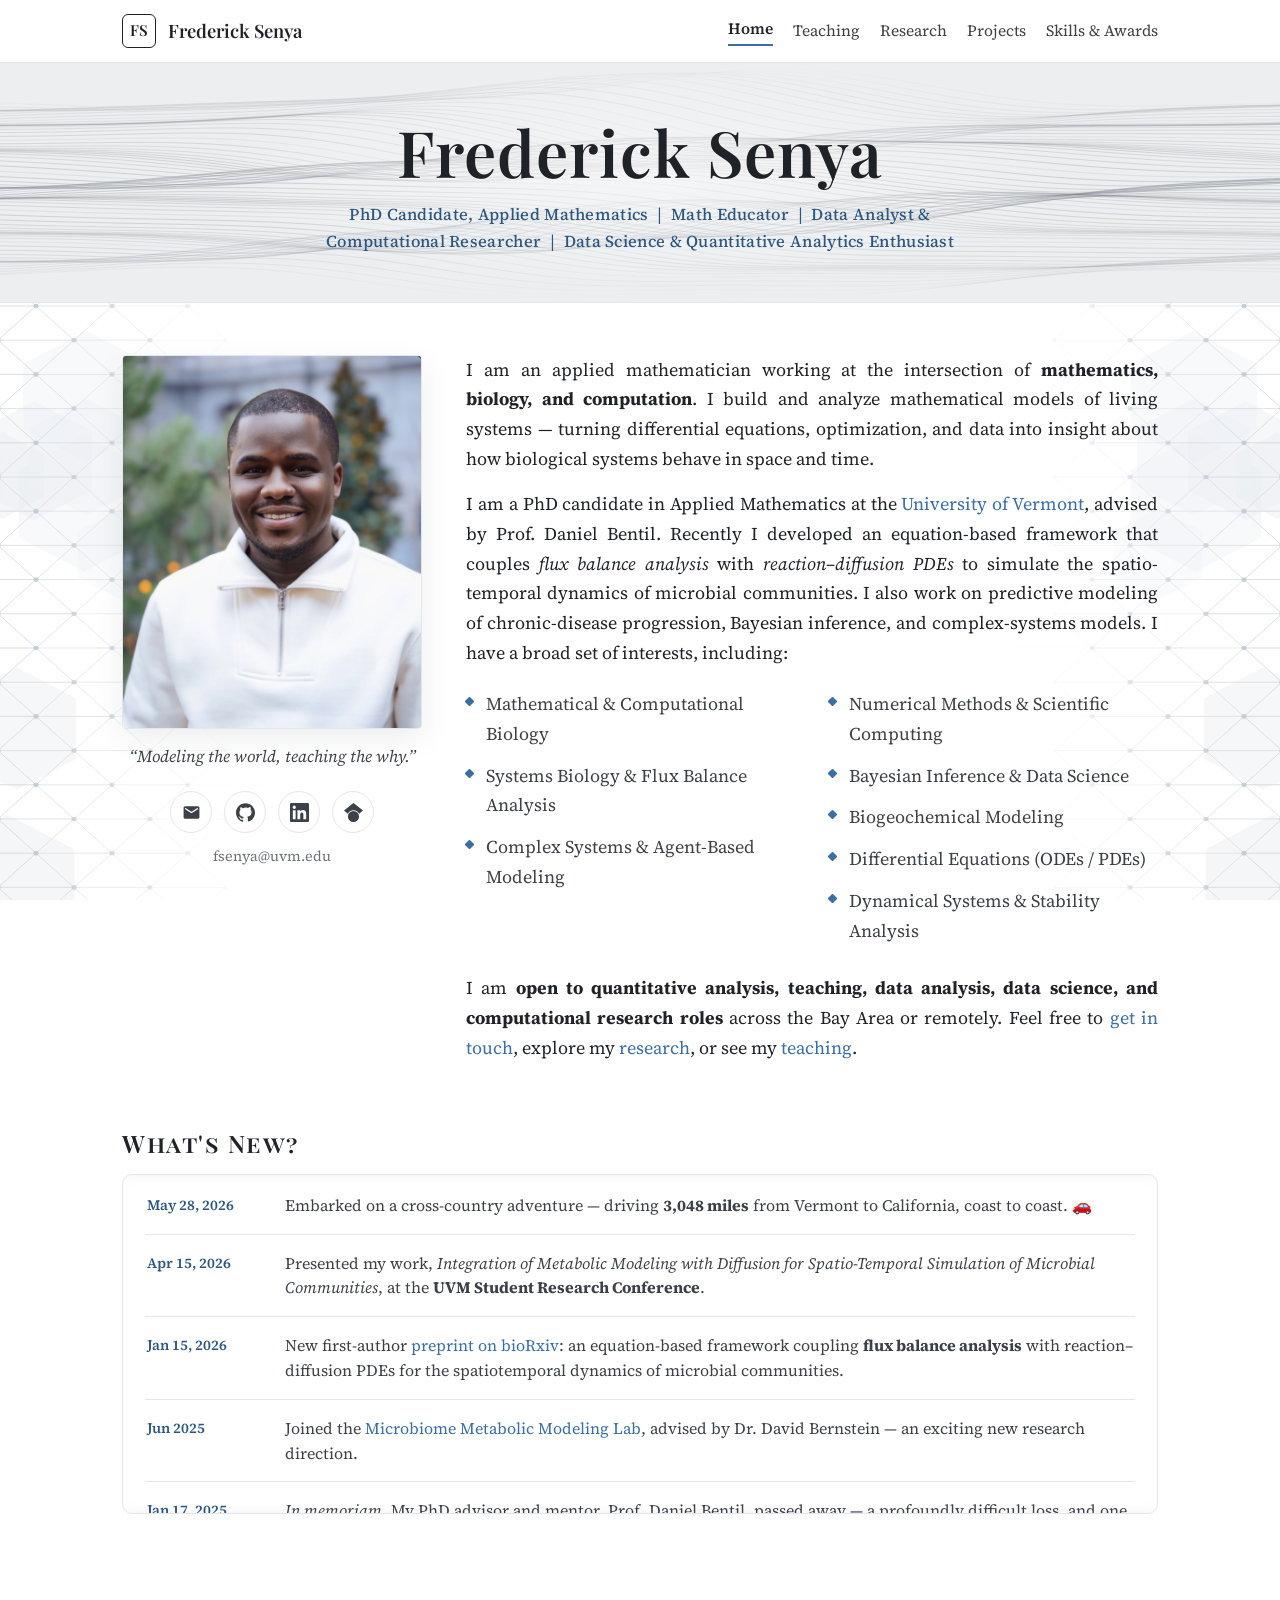
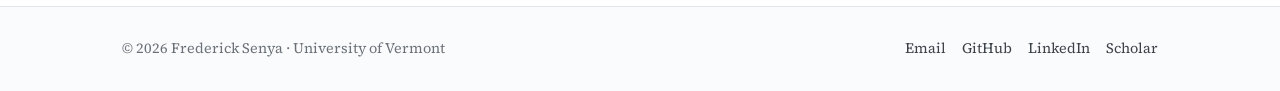
==== commit c1f303a8: "Home headline: matching accent color, more visible" ====
--- a/index.html
+++ b/index.html
@@ -9,7 +9,7 @@
 <link rel="preconnect" href="https://fonts.gstatic.com" crossorigin>
 <link href="https://fonts.googleapis.com/css2?family=Playfair+Display:wght@500;600;700&family=Source+Serif+4:ital,wght@0,400;0,500;0,600;1,400&display=swap" rel="stylesheet">
 <link rel="icon" type="image/svg+xml" href="assets/favicon.svg?v=22">
-<link rel="stylesheet" href="assets/style.css?v=22">
+<link rel="stylesheet" href="assets/style.css?v=23">
 </head>
 <body>
 <div class="bg-deco" aria-hidden="true"></div>
@@ -23,7 +23,7 @@
   <canvas class="wave" id="waveCanvas" aria-hidden="true"></canvas>
   <div class="banner-inner">
     <h1 class="display">Frederick Senya</h1>
-    <p class="subtitle">PhD Candidate, Applied Mathematics&nbsp;&nbsp;|&nbsp;&nbsp;Math Educator&nbsp;&nbsp;|&nbsp;&nbsp;Data Analyst &amp; Computational Researcher&nbsp;&nbsp;|&nbsp;&nbsp;Data Science &amp; Quantitative Analytics Enthusiast</p>
+    <p class="subtitle home-sub">PhD Candidate, Applied Mathematics&nbsp;&nbsp;|&nbsp;&nbsp;Math Educator&nbsp;&nbsp;|&nbsp;&nbsp;Data Analyst &amp; Computational Researcher&nbsp;&nbsp;|&nbsp;&nbsp;Data Science &amp; Quantitative Analytics Enthusiast</p>
   </div>
 </section>
 <main class="wrap">
@@ -82,5 +82,5 @@
     </div>
   </div>
 </footer>
-<script src="assets/wave.js?v=22"></script>
+<script src="assets/wave.js?v=23"></script>
 </body></html>
--- a/assets/style.css
+++ b/assets/style.css
@@ -200,3 +200,6 @@
 .news-box::-webkit-scrollbar-thumb:hover{background:#b9c1c9;}
 .news-box{scrollbar-width:thin;scrollbar-color:#d3d9df transparent;}
 @media (max-width:640px){.news-item{grid-template-columns:1fr;gap:4px;}}
+
+/* ---- home headline: matching accent, more visible ---- */
+.banner .subtitle.home-sub{color:var(--accent-dark);font-weight:500;}
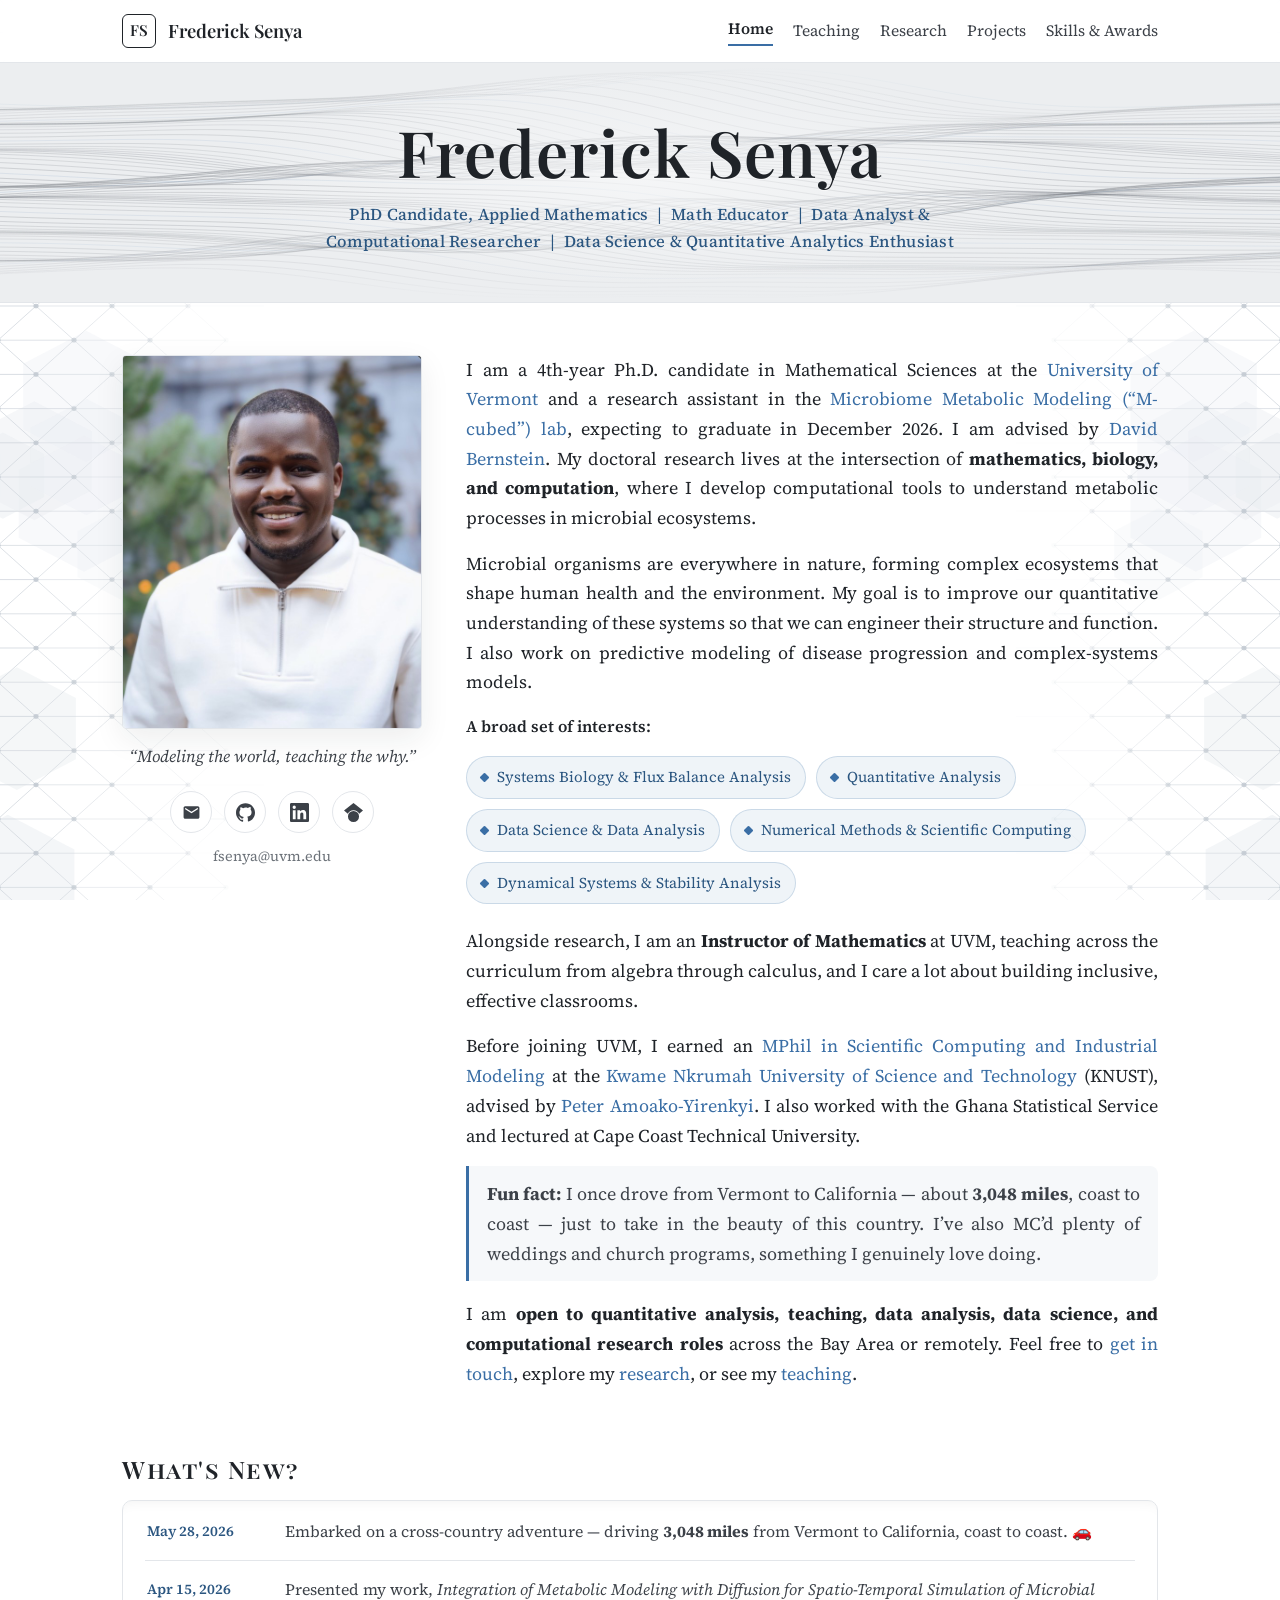
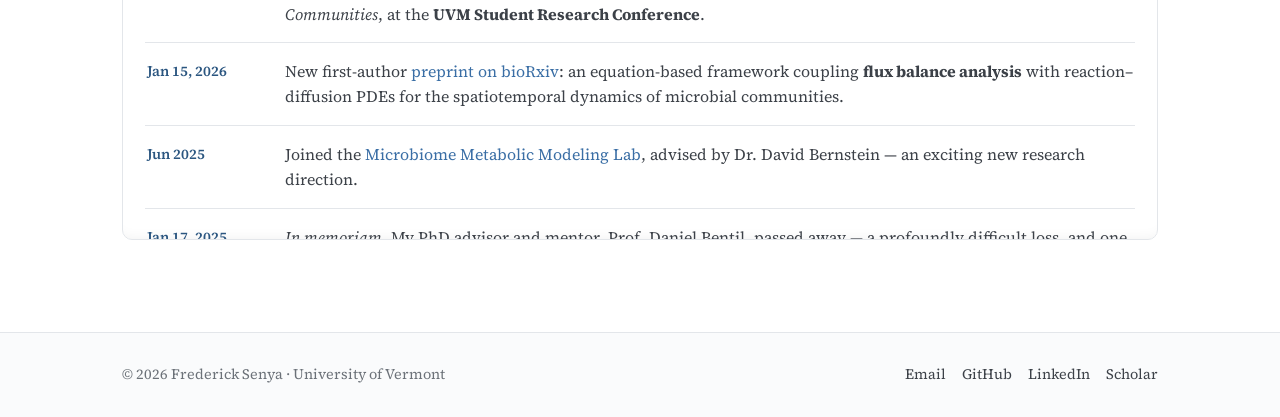
==== commit cf83909f: "Rewrite home introduction with real bio, links, interest pills, and fun fact" ====
--- a/index.html
+++ b/index.html
@@ -9,7 +9,7 @@
 <link rel="preconnect" href="https://fonts.gstatic.com" crossorigin>
 <link href="https://fonts.googleapis.com/css2?family=Playfair+Display:wght@500;600;700&family=Source+Serif+4:ital,wght@0,400;0,500;0,600;1,400&display=swap" rel="stylesheet">
 <link rel="icon" type="image/svg+xml" href="assets/favicon.svg?v=22">
-<link rel="stylesheet" href="assets/style.css?v=23">
+<link rel="stylesheet" href="assets/style.css?v=24">
 </head>
 <body>
 <div class="bg-deco" aria-hidden="true"></div>
@@ -42,19 +42,22 @@
       </div>
     </div>
     <div class="bio">
-      <p>I am an applied mathematician working at the intersection of <strong>mathematics, biology, and computation</strong>. I build and analyze mathematical models of living systems &mdash; turning differential equations, optimization, and data into insight about how biological systems behave in space and time.</p>
-      <p>I am a PhD candidate in Applied Mathematics at the <a href="https://www.uvm.edu/cems/mathstat">University of Vermont</a>, advised by Prof. Daniel Bentil. Recently I developed an equation-based framework that couples <em>flux balance analysis</em> with <em>reaction&ndash;diffusion PDEs</em> to simulate the spatio-temporal dynamics of microbial communities. I also work on predictive modeling of chronic-disease progression, Bayesian inference, and complex-systems models. I have a broad set of interests, including:</p>
-      <ul class="interests">
-        <li>Mathematical &amp; Computational Biology</li>
-        <li>Systems Biology &amp; Flux Balance Analysis</li>
-        <li>Complex Systems &amp; Agent-Based Modeling</li>
-        <li>Numerical Methods &amp; Scientific Computing</li>
-        <li>Bayesian Inference &amp; Data Science</li>
-        <li>Biogeochemical Modeling</li>
-        <li>Differential Equations (ODEs / PDEs)</li>
-        <li>Dynamical Systems &amp; Stability Analysis</li>
-      </ul>
-      <p style="margin-top:22px">I am <strong>open to quantitative analysis, teaching, data analysis, data science, and computational research roles</strong> across the Bay Area or remotely. Feel free to <a href="mailto:fsenya@uvm.edu">get in touch</a>, explore my <a href="research.html">research</a>, or see my <a href="teaching.html">teaching</a>.</p>
+      <p>I am a 4th-year Ph.D. candidate in Mathematical Sciences at the <a href="https://www.uvm.edu/cems/mathstat">University of Vermont</a> and a research assistant in the <a href="https://m-3-lab.github.io/" target="_blank" rel="noopener">Microbiome Metabolic Modeling (&ldquo;M-cubed&rdquo;) lab</a>, expecting to graduate in December 2026. I am advised by <a href="https://www.uvm.edu/cems/ebe/profile/david-bernstein" target="_blank" rel="noopener">David Bernstein</a>. My doctoral research lives at the intersection of <strong>mathematics, biology, and computation</strong>, where I develop computational tools to understand metabolic processes in microbial ecosystems.</p>
+      <p>Microbial organisms are everywhere in nature, forming complex ecosystems that shape human health and the environment. My goal is to improve our quantitative understanding of these systems so that we can engineer their structure and function. I also work on predictive modeling of disease progression and complex-systems models.</p>
+
+      <p class="interests-lead">A broad set of interests:</p>
+      <div class="interest-list">
+        <span class="interest">Systems Biology &amp; Flux Balance Analysis</span>
+        <span class="interest">Quantitative Analysis</span>
+        <span class="interest">Data Science &amp; Data Analysis</span>
+        <span class="interest">Numerical Methods &amp; Scientific Computing</span>
+        <span class="interest">Dynamical Systems &amp; Stability Analysis</span>
+      </div>
+
+      <p style="margin-top:22px">Alongside research, I am an <strong>Instructor of Mathematics</strong> at UVM, teaching across the curriculum from algebra through calculus, and I care a lot about building inclusive, effective classrooms.</p>
+      <p>Before joining UVM, I earned an <a href="https://web.nims.edu.gh/about-nims/graduate_students/frederick-senya" target="_blank" rel="noopener">MPhil in Scientific Computing and Industrial Modeling</a> at the <a href="https://www.knust.edu.gh/" target="_blank" rel="noopener">Kwame Nkrumah University of Science and Technology</a> (KNUST), advised by <a href="https://web.nims.edu.gh/dr_peter_amoako_yirenkyi" target="_blank" rel="noopener">Peter Amoako-Yirenkyi</a>. I also worked with the Ghana Statistical Service and lectured at Cape Coast Technical University.</p>
+      <p class="funfact"><strong>Fun fact:</strong> I once drove from Vermont to California &mdash; about <strong>3,048 miles</strong>, coast to coast &mdash; just to take in the beauty of this country. I&rsquo;ve also MC&rsquo;d plenty of weddings and church programs, something I genuinely love doing.</p>
+      <p style="margin-top:18px">I am <strong>open to quantitative analysis, teaching, data analysis, data science, and computational research roles</strong> across the Bay Area or remotely. Feel free to <a href="mailto:fsenya@uvm.edu">get in touch</a>, explore my <a href="research.html">research</a>, or see my <a href="teaching.html">teaching</a>.</p>
     </div>
   </div>
 
@@ -82,5 +85,5 @@
     </div>
   </div>
 </footer>
-<script src="assets/wave.js?v=23"></script>
+<script src="assets/wave.js?v=24"></script>
 </body></html>
--- a/assets/style.css
+++ b/assets/style.css
@@ -203,3 +203,12 @@
 
 /* ---- home headline: matching accent, more visible ---- */
 .banner .subtitle.home-sub{color:var(--accent-dark);font-weight:500;}
+
+/* ---- home: broad interests as pills + fun fact ---- */
+.interests-lead{margin:22px 0 10px;font-weight:600;color:var(--ink);font-size:1.02rem;}
+.interest-list{display:flex;flex-wrap:wrap;gap:10px;margin:0 0 4px;}
+.interest{display:inline-flex;align-items:center;gap:9px;font-family:"Source Serif 4",serif;font-size:.94rem;color:var(--accent-dark);background:rgba(58,110,165,.08);border:1px solid rgba(58,110,165,.20);padding:8px 14px;border-radius:22px;transition:background .16s ease,color .16s ease,transform .16s ease,box-shadow .16s ease;}
+.interest::before{content:"";width:7px;height:7px;background:var(--accent);border-radius:1px;transform:rotate(45deg);flex:none;transition:background .16s ease;}
+.interest:hover{background:var(--accent);color:#fff;transform:translateY(-2px);box-shadow:0 8px 18px rgba(58,110,165,.24);}
+.interest:hover::before{background:#fff;}
+.funfact{background:#f6f8fa;border-left:3px solid var(--accent);border-radius:0 8px 8px 0;padding:13px 18px;color:var(--ink-soft);}
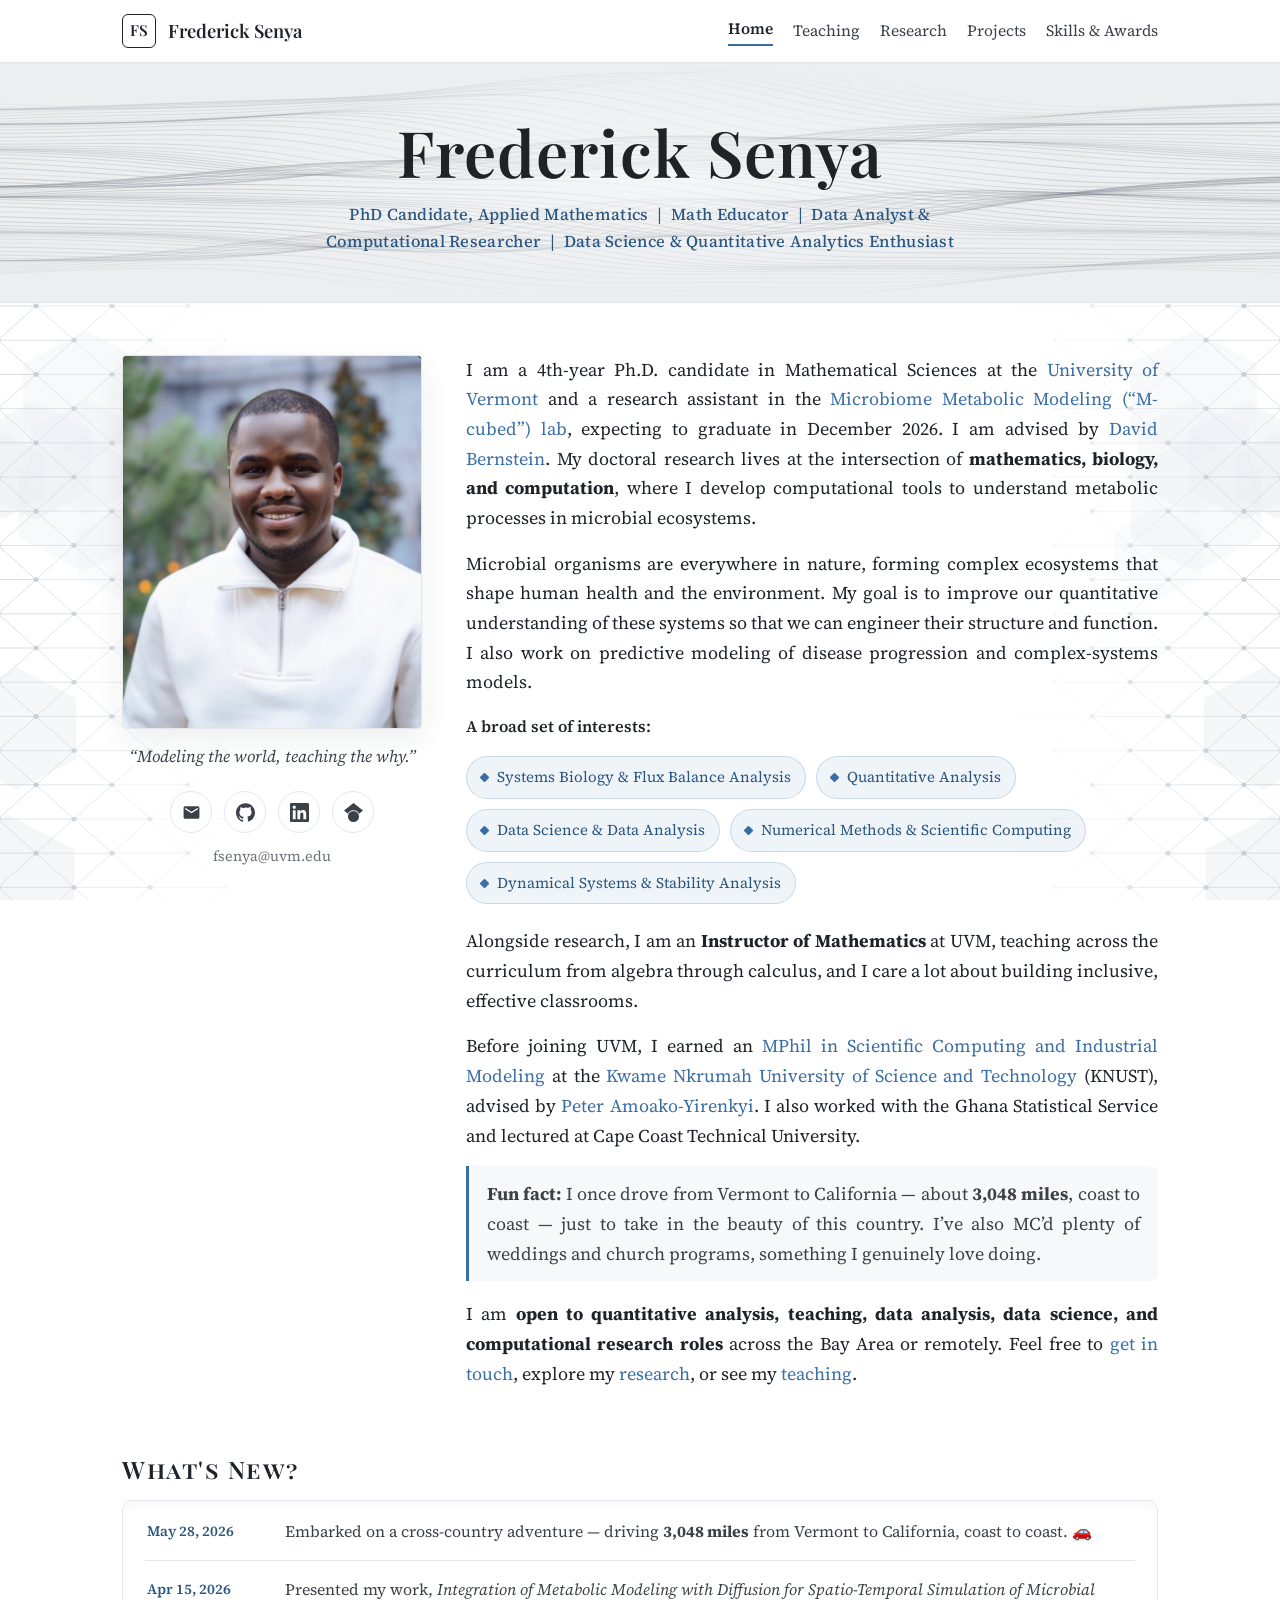
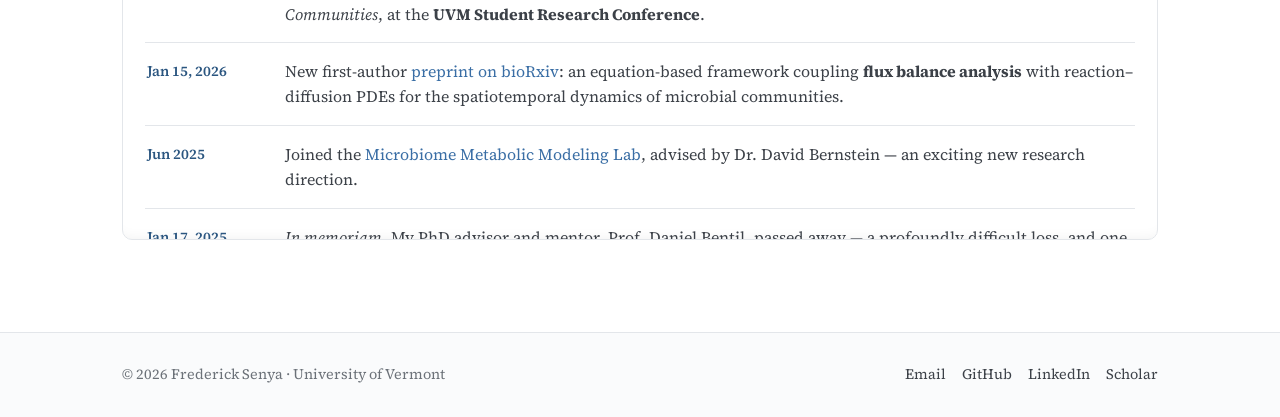
==== commit f33b7b18: "Teaching + Research copy edits per request" ====
--- a/index.html
+++ b/index.html
@@ -9,7 +9,7 @@
 <link rel="preconnect" href="https://fonts.gstatic.com" crossorigin>
 <link href="https://fonts.googleapis.com/css2?family=Playfair+Display:wght@500;600;700&family=Source+Serif+4:ital,wght@0,400;0,500;0,600;1,400&display=swap" rel="stylesheet">
 <link rel="icon" type="image/svg+xml" href="assets/favicon.svg?v=22">
-<link rel="stylesheet" href="assets/style.css?v=24">
+<link rel="stylesheet" href="assets/style.css?v=25">
 </head>
 <body>
 <div class="bg-deco" aria-hidden="true"></div>
@@ -85,5 +85,5 @@
     </div>
   </div>
 </footer>
-<script src="assets/wave.js?v=24"></script>
+<script src="assets/wave.js?v=25"></script>
 </body></html>
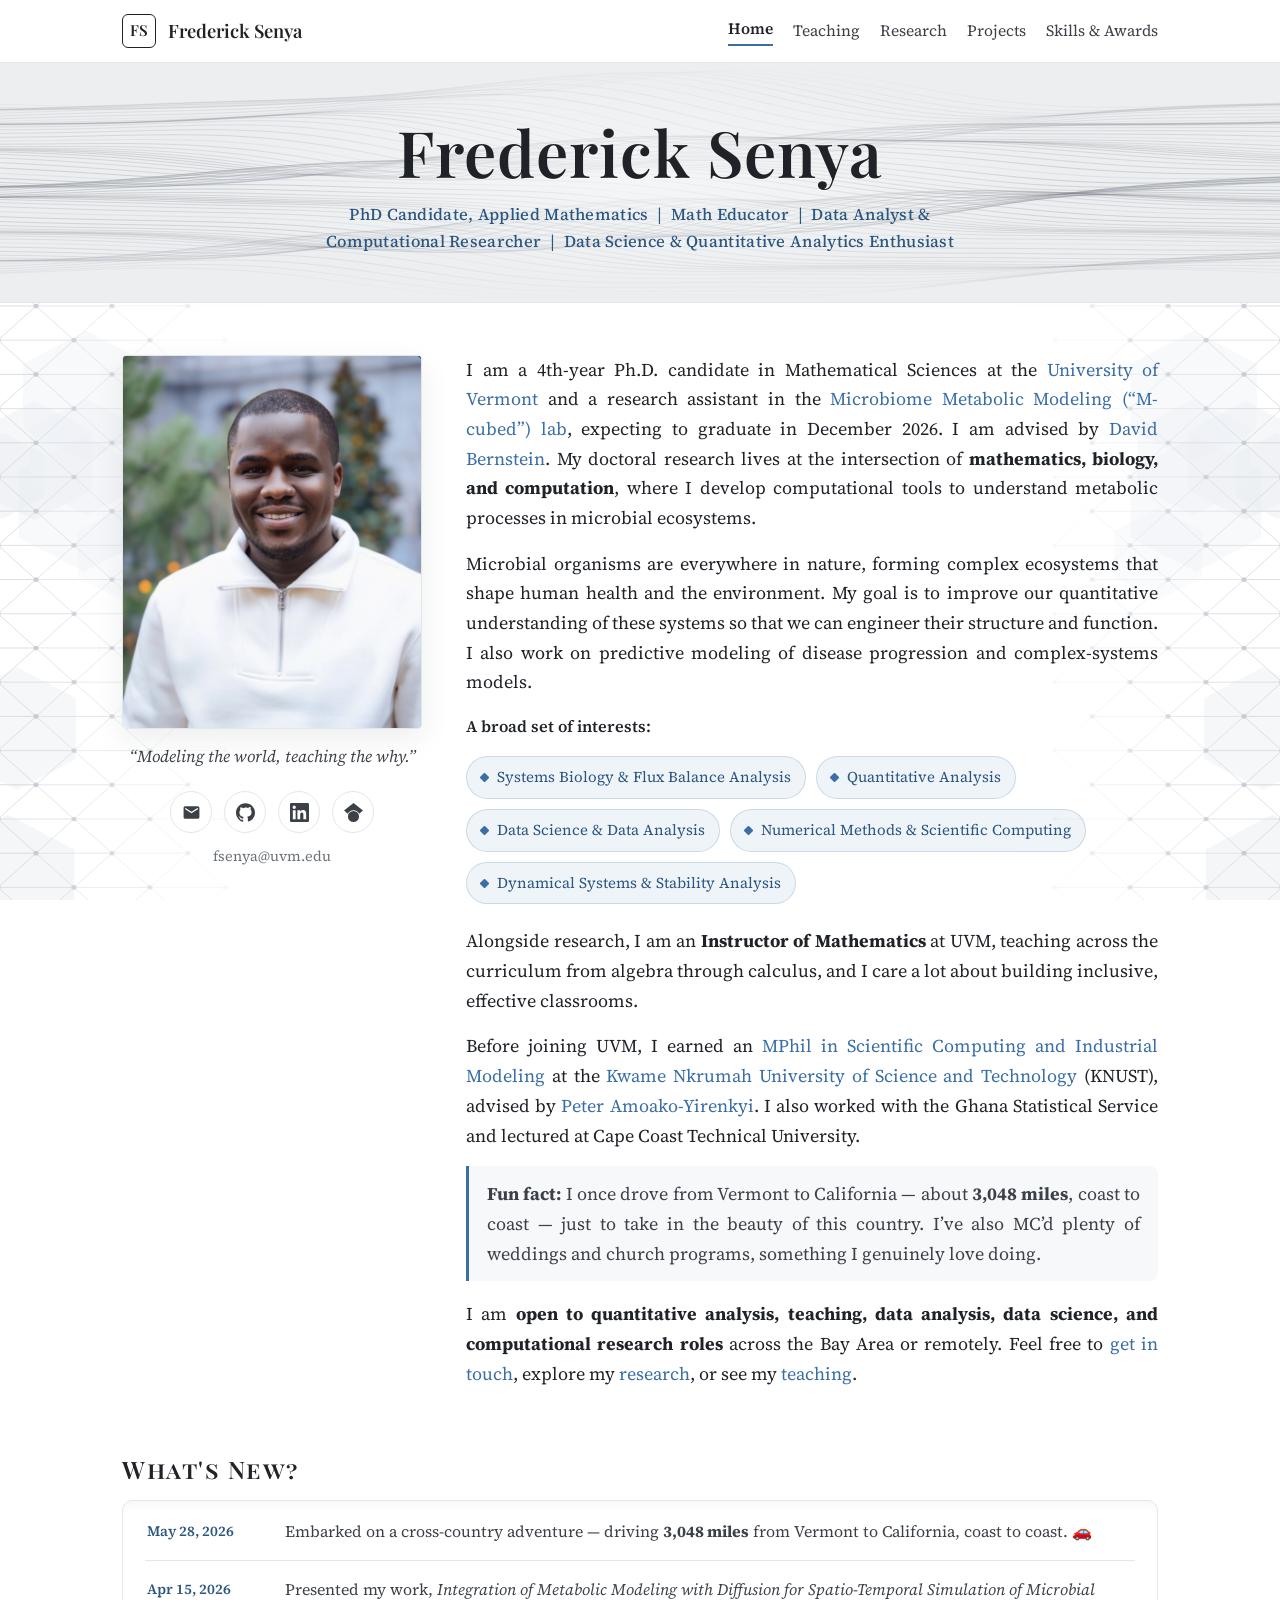
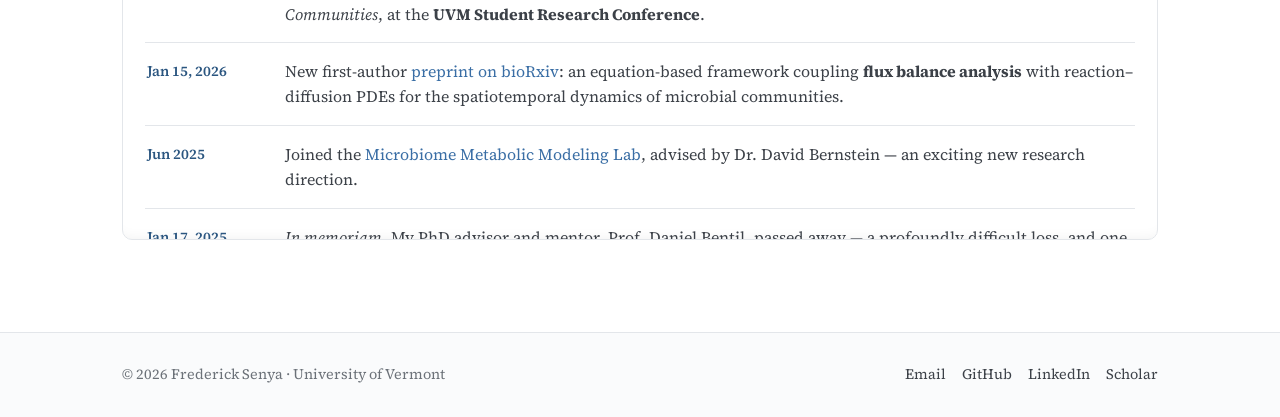
==== commit 6171fe94: "Fix: restore teaching sections; apply only intended edits" ====
--- a/index.html
+++ b/index.html
@@ -9,7 +9,7 @@
 <link rel="preconnect" href="https://fonts.gstatic.com" crossorigin>
 <link href="https://fonts.googleapis.com/css2?family=Playfair+Display:wght@500;600;700&family=Source+Serif+4:ital,wght@0,400;0,500;0,600;1,400&display=swap" rel="stylesheet">
 <link rel="icon" type="image/svg+xml" href="assets/favicon.svg?v=22">
-<link rel="stylesheet" href="assets/style.css?v=25">
+<link rel="stylesheet" href="assets/style.css?v=26">
 </head>
 <body>
 <div class="bg-deco" aria-hidden="true"></div>
@@ -85,5 +85,5 @@
     </div>
   </div>
 </footer>
-<script src="assets/wave.js?v=25"></script>
+<script src="assets/wave.js?v=26"></script>
 </body></html>
